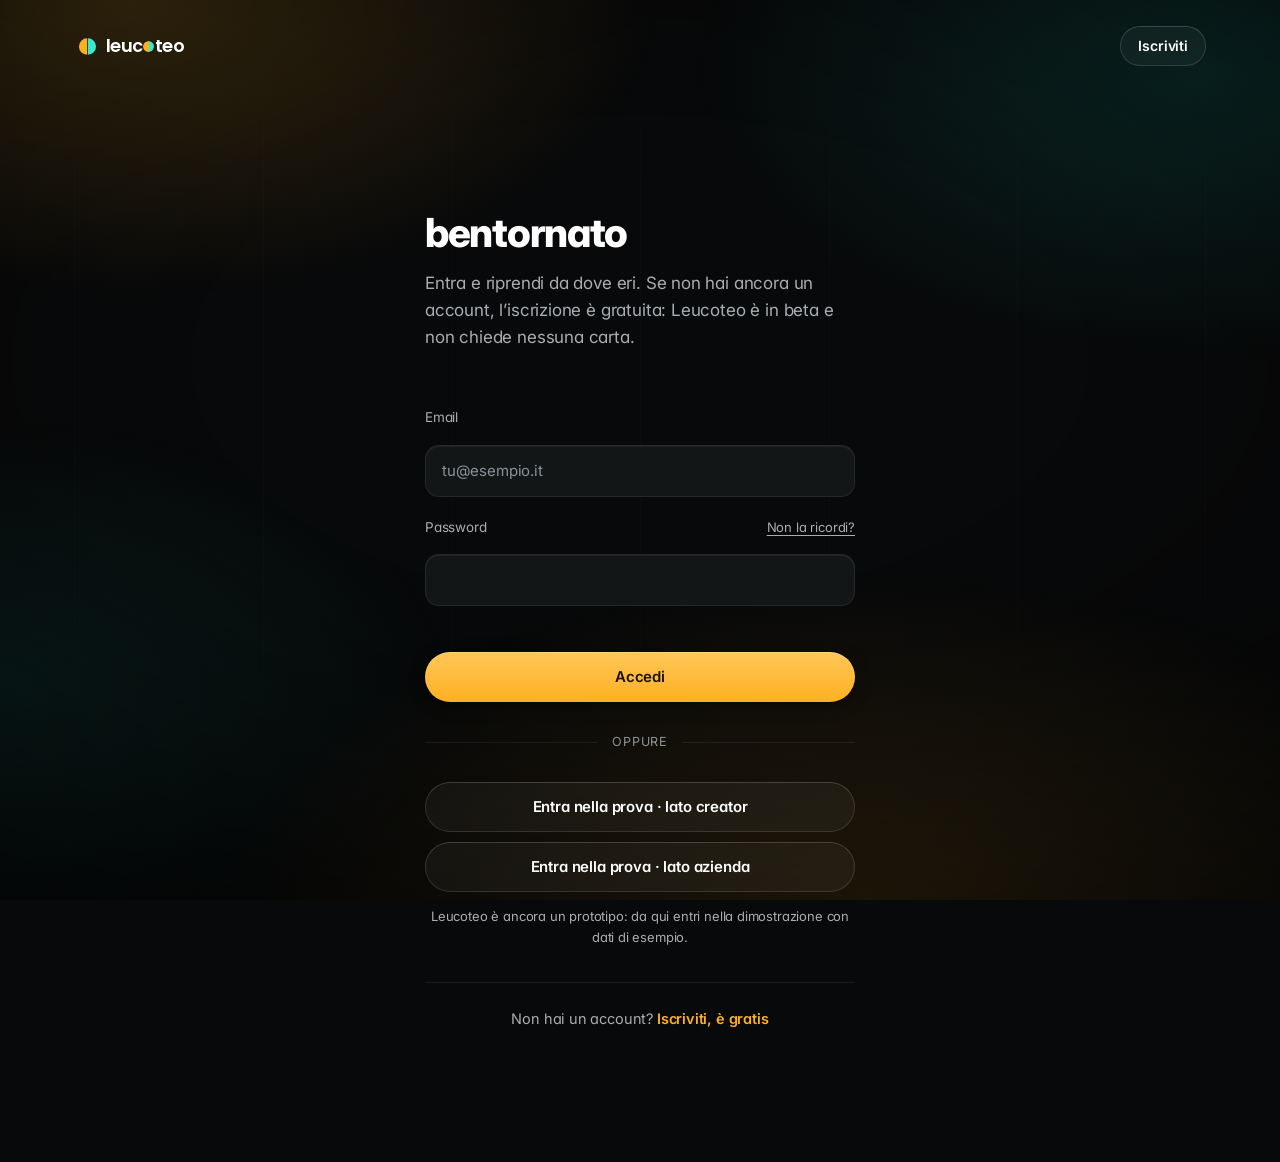
==== accedi.html @ c7c09c52 "Anteprima statica di Leucoteo Solo il frontend: pagine e asset, senza sorgenti di lavorazione. Dati " ====
<!doctype html>
<html lang="it">
<head>
<meta charset="utf-8">
<meta name="viewport" content="width=device-width,initial-scale=1,viewport-fit=cover">
<title>Leucoteo — accedi</title>
<meta name="description" content="Entra nel tuo account Leucoteo.">
<meta name="robots" content="noindex">
<link rel="preconnect" href="https://fonts.googleapis.com">
<link rel="preconnect" href="https://fonts.gstatic.com" crossorigin>
<link rel="stylesheet" href="https://fonts.googleapis.com/css2?family=Inter:wght@400;450;500;600;700;800&family=Poppins:wght@600&display=swap">
<link rel="stylesheet" href="assets/stile.css">
<script>document.documentElement.classList.add('con-script');</script>
<style>
.marchio-w{font-size:18px}

/* Una colonna sola, stretta, centrata: in una pagina di accesso
   non c'è niente da confrontare, quindi non c'è niente da mettere
   di fianco. */
.accesso{max-width:430px;margin:0 auto;padding:8vh 0 60px}
.accesso h1{font-size:clamp(30px,5vw,40px)}
.accesso .occhiello{margin-top:16px}

.riga-fra{display:flex;align-items:baseline;justify-content:space-between;gap:12px}
.riga-fra a{font-size:13px;color:var(--gri);text-decoration:underline;text-underline-offset:3px}
.riga-fra a:hover{color:var(--bia)}

/* la riga che separa l'accesso con la password dagli altri modi */
.oppure{display:flex;align-items:center;gap:14px;margin:30px 0;
  color:var(--gri-3);font-size:12.5px;letter-spacing:var(--tr-uc);text-transform:uppercase}
.oppure::before,.oppure::after{content:"";flex:1;height:1px;background:var(--bo)}

.piede-accesso{margin-top:34px;padding-top:24px;border-top:1px solid var(--bo);
  color:var(--gri);font-size:14.5px;text-align:center}
.piede-accesso a{color:var(--acc);font-weight:600}
.piede-accesso a:hover{text-decoration:underline}
</style>
<link rel="icon" href="data:image/svg+xml,%3Csvg xmlns='http://www.w3.org/2000/svg' viewBox='0 0 100 100'%3E%3Cpath d='M48 13 A43 43 0 0 0 48 99 Z' fill='%23FFB020'/%3E%3Cpath d='M52 1 A43 43 0 0 1 52 87 Z' fill='%233AE7CD'/%3E%3C/svg%3E">
</head>
<body>

<div class="colonne" aria-hidden="true"><span></span><span></span><span></span><span></span><span></span><span></span></div>

<div class="entra">
  <header class="entra-alto">
    <div class="wrap riga tra">
      <a class="riga" href="index.html" style="gap:9px;min-height:44px;padding:0 4px" aria-label="Leucoteo, torna al sito">
        <span class="mon on" id="marchio" style="width:19px"></span>
        <span class="marchio-w">leuc<span class="o" aria-hidden="true"></span>te<span aria-hidden="true">o</span></span>
      </a>
      <a class="btn p ghost" href="entra.html">Iscriviti</a>
    </div>
  </header>

  <main class="entra-corpo">
    <div class="wrap">
      <div class="accesso">
        <h1 class="rise">bentornato</h1>
        <p class="occhiello rise">Entra e riprendi da dove eri. Se non hai ancora un account,
          l&rsquo;iscrizione è gratuita: Leucoteo è in beta e non chiede nessuna carta.</p>

        <form class="modulo rise" id="modulo" style="margin-top:30px">
          <div class="campi">
            <div class="campo-g">
              <label class="etichetta" for="fEmail">Email</label>
              <input class="campo" id="fEmail" type="email" autocomplete="email"
                     placeholder="tu@esempio.it" required>
            </div>
            <div class="campo-g">
              <div class="riga-fra">
                <label class="etichetta" for="fPass">Password</label>
                <a href="#" data-avviso="Ti abbiamo mandato un link per rifarla">Non la ricordi?</a>
              </div>
              <input class="campo" id="fPass" type="password" autocomplete="current-password" required>
            </div>
          </div>

          <button class="btn pieno" type="submit" style="margin-top:26px">Accedi</button>
        </form>

        <div class="oppure rise">oppure</div>

        <div class="pila rise" style="gap:10px">
          <button class="btn ghost pieno" data-lato="creator">Entra nella prova · lato creator</button>
          <button class="btn ghost pieno" data-lato="azienda">Entra nella prova · lato azienda</button>
        </div>
        <p class="gri xs rise" style="margin-top:14px;text-align:center">
          Leucoteo è ancora un prototipo: da qui entri nella dimostrazione con dati di esempio.</p>

        <p class="piede-accesso rise">
          Non hai un account? <a href="entra.html">Iscriviti, è gratis</a>
        </p>
      </div>
    </div>
  </main>
</div>

<div class="avviso" id="avviso" role="status" aria-live="polite"></div>

<script type="module">
import { MONETA_SVG, osserva } from './assets/moto.js';

document.getElementById('marchio').innerHTML = MONETA_SVG;
osserva();

const avviso = (t) => {
  const a = document.getElementById('avviso');
  a.textContent = t; a.classList.add('qui');
  clearTimeout(a._t); a._t = setTimeout(() => a.classList.remove('qui'), 2600);
};

/* Non c'è ancora un backend: l'accesso porta nella dimostrazione.
   Il lato lo si sceglie qui, perché dentro l'app non si cambia più
   — e non deve cambiarsi, non è una cosa vera. */
document.getElementById('modulo').addEventListener('submit', (e) => {
  e.preventDefault();
  const email = document.getElementById('fEmail').value.trim();
  const pass = document.getElementById('fPass').value;
  if (!email || !email.includes('@')) return avviso('Serve un indirizzo email valido');
  if (!pass) return avviso('Serve la password');
  avviso('Accesso in corso…');
  setTimeout(() => { location.href = 'app.html?lato=creator'; }, 700);
});

document.addEventListener('click', (e) => {
  const b = e.target.closest('[data-lato],[data-avviso]');
  if (!b) return;
  if (b.dataset.lato) { location.href = `app.html?lato=${b.dataset.lato}`; return; }
  e.preventDefault();
  avviso(b.dataset.avviso);
});
</script>
</body>
</html>
---- assets/stile.css ----
/* ============================================================
   LEUCOTEO — sistema visivo
   Quattro segni, ripetuti con disciplina:
   le due metà · ambra/acquamarina · l'angolo documentale · la frattura.
   Tutto il resto è superficie, spazio e luce.
   ============================================================ */

:root{
  /* --- le due parti --- */
  --cre:#FFB020;  --cre-rgb:255,176,32;   --cre-hi:#FFC759;  --cre-deep:#2A1802;
  --bra:#12C4AC;  --bra-rgb:18,196,172;   --bra-hi:#3AE7CD;  --bra-deep:#04231F;
  --su-cre:#1A0F00;  --su-bra:#00201C;

  /* --- i piani: il fondo non è mai un nero solo --- */
  --fondo:#08090A;
  --su-1:#0D0F10;
  --su-2:#131617;
  --su-3:#1A1D1F;
  --velo:rgba(255,255,255,.045);
  --velo-2:rgba(255,255,255,.07);

  /* --- bordi: si vedono solo se li cerchi --- */
  --bo:rgba(255,255,255,.075);
  --bo-2:rgba(255,255,255,.12);
  --bo-3:rgba(255,255,255,.18);
  --lin:rgba(255,255,255,.075);
  --lin-2:rgba(255,255,255,.12);
  --lin-3:rgba(255,255,255,.18);

  /* --- testo: ogni livello passa AA sul fondo --- */
  --bia:#FFFFFF;
  --gri-2:#D5D9DC;
  --gri:#A7AEB2;
  --gri-3:#8B9298;

  /* --- stato --- */
  --ok:#3AE7CD; --att:#FFB020; --male:#FF6B58; --neutro:#A7AEB2;

  /* --- raggi --- */
  --r-1:10px; --r-2:14px; --r-3:20px; --r-4:26px; --r-p:999px;

  /* --- ombre: morbide, mai nette --- */
  --om-1:0 1px 2px rgba(0,0,0,.4);
  --om-2:0 4px 16px rgba(0,0,0,.34), 0 1px 2px rgba(0,0,0,.4);
  --om-3:0 18px 48px rgba(0,0,0,.46), 0 2px 8px rgba(0,0,0,.34);
  --om-4:0 32px 80px rgba(0,0,0,.55), 0 4px 12px rgba(0,0,0,.4);
  /* il filo di luce in cima a una superficie */
  --filo:inset 0 1px 0 rgba(255,255,255,.06);

  /* --- tracking: misurato, mai spettacolare --- */
  --tr-xl:-.032em; --tr-l:-.022em; --tr-s:-.011em; --tr-uc:.075em;

  /* --- movimento: curve prese dal comportamento iOS ---
     std   = decelerazione pura, quello che usa quasi tutto
     sheet = l'apertura di un foglio modale, parte veloce e si posa
     molla = un piccolo scavalco, solo su cose che "arrivano"
     esci  = accelerazione, per ciò che se ne va                      */
  --e-std:cubic-bezier(.32,.72,0,1);
  --e-sheet:cubic-bezier(.32,.72,0,1);
  --e-molla:cubic-bezier(.34,1.42,.5,1);
  --e-esci:cubic-bezier(.4,0,1,1);
  --e-morbida:cubic-bezier(.4,0,.2,1);
  --curva:var(--e-std);
  --molla:var(--e-molla);

  --t-istante:.12s;   /* un feedback che deve sembrare immediato */
  --t-tocco:.2s;      /* risposta a una pressione */
  --t-entrata:.42s;   /* qualcosa che arriva o se ne va */
  --t-foglio:.5s;     /* un pannello che sale */
  --t-scena:.9s;      /* un cambio di stato importante */
  --sfalsa:55ms;      /* il ritardo fra un elemento e il successivo */
  --aperto:5px;

  /* --- misure --- */
  --fianco:280px;
  --fianco-min:96px;
  --fianco-orlo:14px;
  --dock-h:66px;
  --dock-gap:14px;
  --safe-b:env(safe-area-inset-bottom,0px);
  --pollice:calc(var(--dock-h) + var(--dock-gap) * 2 + var(--safe-b));
  --z-fondo:0; --z-corpo:1; --z-sticky:30; --z-fianco:40;
  --z-velo:60; --z-foglio:70; --z-grana:81; --z-avviso:90;
}

/* il lato che stai guardando decide l'accento */
[data-lato="azienda"]{ --acc:var(--bra); --acc-hi:var(--bra-hi); --acc-rgb:var(--bra-rgb); --su-acc:var(--su-bra); --acc-deep:var(--bra-deep); }
[data-lato="creator"]{ --acc:var(--cre); --acc-hi:var(--cre-hi); --acc-rgb:var(--cre-rgb); --su-acc:var(--su-cre); --acc-deep:var(--cre-deep); }
:root{ --acc:var(--cre); --acc-hi:var(--cre-hi); --acc-rgb:var(--cre-rgb); --su-acc:var(--su-cre); --acc-deep:var(--cre-deep); }

/* Il colore dell'altra metà. Il numero di una collaborazione non
   appartiene a chi la guarda: appartiene alle due parti insieme, e
   portarlo nel colore opposto lo dice senza scriverlo. */
[data-lato="creator"]{ --contro:var(--bra-hi); }
[data-lato="azienda"]{ --contro:var(--cre); }
:root{ --contro:var(--bra-hi); }

*{box-sizing:border-box}
html{-webkit-text-size-adjust:100%;scroll-behavior:smooth}
body{
  margin:0;background:var(--fondo);color:var(--bia);
  position:relative;
  font-family:Inter,-apple-system,BlinkMacSystemFont,"SF Pro Text","Helvetica Neue",Arial,sans-serif;
  font-size:16px;line-height:1.6;letter-spacing:var(--tr-s);
  -webkit-font-smoothing:antialiased;-moz-osx-font-smoothing:grayscale;
  font-feature-settings:"cv02","cv03","cv04","cv11";
  overflow-x:hidden;
}
h1,h2,h3,h4,p,figure{margin:0}
ul{margin:0;padding:0;list-style:none}
a{color:inherit;text-decoration:none}
button,input,select,textarea{font:inherit;color:inherit;letter-spacing:inherit}
button{border:0;background:none;cursor:pointer;touch-action:manipulation}
img,svg,video{max-width:100%}
:focus-visible{outline:2px solid var(--acc);outline-offset:3px;border-radius:6px}
::selection{background:rgba(var(--acc-rgb),.26)}

/* ============================================================
   TIPOGRAFIA
   Una sola famiglia. La gerarchia viene da peso, misura e spazio.
   Il monospace è un dettaglio, non la voce narrante.
   ============================================================ */
.disp{font-weight:800;letter-spacing:var(--tr-xl);text-transform:lowercase;line-height:1.02}
.disp-m{font-weight:700;letter-spacing:var(--tr-l);text-transform:lowercase;line-height:1.14}
.uc{font-size:12px;font-weight:600;letter-spacing:var(--tr-uc);text-transform:uppercase;color:var(--gri-3)}
/* Niente monospace. Serviva a incolonnare le cifre, ma quello lo fa
   già font-variant-numeric: tabular-nums con il carattere del sito.
   Un font da terminale, con lo zero sbarrato, faceva sembrare un IBAN
   un output di console. */
.mono{font-variant-numeric:tabular-nums;letter-spacing:.01em;
  font-feature-settings:"cv02","cv03","cv04","cv11","ss01"}
.cifra{font-weight:700;letter-spacing:-.03em;font-variant-numeric:tabular-nums;line-height:1}
.sm{font-size:14px} .xs{font-size:13px}
.gri{color:var(--gri)} .gri2{color:var(--gri-2)}
.acc{color:var(--acc)} .verde{color:var(--bra-hi)} .ambra{color:var(--cre)}

/* Il logotipo: leuc + le due metà + teo.
   Il segno del marchio sostituisce la o centrale, quindi vive qui e non
   nelle singole pagine: se lo si copia, prima o poi una copia si perde. */
.marchio-w{display:inline-flex;align-items:baseline;font-family:Poppins,Inter,sans-serif;
  font-weight:600;letter-spacing:-.028em;text-transform:lowercase;line-height:1}
.marchio-w .o{position:relative;top:.008em;margin:0 .012em;width:.62em;height:.62em}
.o{display:inline-block;position:relative;border-radius:50%;overflow:hidden;flex:none;
  vertical-align:baseline}
.o::before,.o::after{content:"";position:absolute;top:0;bottom:0;width:50%}
.o::before{left:0;background:var(--cre);border-radius:99px 0 0 99px}
.o::after{right:0;background:var(--bra-hi);border-radius:0 99px 99px 0}

/* ============================================================
   IMPIANTO
   ============================================================ */
.wrap{max-width:1180px;margin:0 auto;padding:0 24px;position:relative}
.riga{display:flex;align-items:center;gap:12px;flex-wrap:wrap}
.riga.tra{justify-content:space-between}
.pila{display:flex;flex-direction:column}
.crescita{flex:1}
.griglia{display:grid;gap:16px}

/* SEGNO 4 · LA COLONNATURA — struttura, non decorazione.
   Si nota solo dopo aver guardato la pagina. */
.colonne{
  position:fixed;inset:0;z-index:var(--z-fondo);pointer-events:none;
  max-width:1180px;margin:0 auto;padding:0 24px;
  display:grid;grid-template-columns:repeat(6,1fr);
  -webkit-mask-image:linear-gradient(to bottom,transparent,#000 22%,#000 62%,transparent 96%);
          mask-image:linear-gradient(to bottom,transparent,#000 22%,#000 62%,transparent 96%);
}
.colonne span{border-left:1px solid rgba(255,255,255,.017)}
.colonne span:last-child{border-right:1px solid rgba(255,255,255,.017)}

/* ============================================================
   LA SCENA — il fondo non è nero, è una stanza poco illuminata
   Due sorgenti fuori campo: ambra a sinistra, acquamarina a destra.
   Si sfiorano al centro e si spengono verso i bordi.

   Nota di costo: niente filter:blur() e niente animazione su questo
   strato. È grande quanto la finestra e fisso: sfocarlo o muoverlo
   obbliga il browser a ridisegnare tutto lo schermo a ogni fotogramma.
   I gradienti radiali sono già morbidi da soli.
   ============================================================ */
body::before{
  content:"";position:fixed;inset:0;z-index:-2;pointer-events:none;
  background:
    radial-gradient(58% 46% at 10% 0%,   rgba(255,176,32,.20) 0%,
                    rgba(255,176,32,.09) 38%, transparent 72%),
    radial-gradient(54% 44% at 94% 8%,   rgba(18,196,172,.16) 0%,
                    rgba(18,196,172,.07) 40%, transparent 74%),
    radial-gradient(70% 50% at 68% 100%, rgba(255,176,32,.14) 0%,
                    rgba(255,176,32,.06) 42%, transparent 72%),
    radial-gradient(48% 40% at 0% 76%,   rgba(18,196,172,.10) 0%, transparent 74%);
}
/* la vignettatura tiene lo sguardo al centro e spegne gli angoli */
body::after{
  content:"";position:fixed;inset:0;z-index:-1;pointer-events:none;
  background:radial-gradient(116% 90% at 50% 40%, transparent 30%,
              rgba(0,0,0,.4) 74%, rgba(0,0,0,.64) 100%);
}
/* il lato che si guarda scalda la stanza dalla sua parte */
body[data-lato="azienda"]::before{
  background:
    radial-gradient(58% 46% at 10% 0%,   rgba(18,196,172,.19) 0%,
                    rgba(18,196,172,.08) 38%, transparent 72%),
    radial-gradient(54% 44% at 94% 8%,   rgba(255,176,32,.12) 0%,
                    rgba(255,176,32,.05) 40%, transparent 74%),
    radial-gradient(70% 50% at 68% 100%, rgba(18,196,172,.14) 0%,
                    rgba(18,196,172,.06) 42%, transparent 72%),
    radial-gradient(48% 40% at 0% 76%,   rgba(255,176,32,.08) 0%, transparent 74%);
}

/* La grana c'era, ed è stata tolta: a opacità .028 con mix-blend-mode
   su uno strato fisso grande quanto la finestra non si vedeva, e
   costava una decina di fotogrammi al secondo sulla landing. */

/* LUCE — il colore si comporta come una sorgente fuori campo, non come vernice.
   Ambra da sinistra, acquamarina da destra: i due mondi si sfiorano al centro. */
/* L'alone di sezione. Niente filter:blur(): su un elemento alto 820 px
   costa un ridisegno a schermo intero per fotogramma e da solo faceva
   scendere la landing da 60 a 26 fps. I gradienti radiali con più fermate
   sono già morbidi, e a occhio non cambia niente. */
.alone{
  position:absolute;inset:-40% -20% auto;height:820px;pointer-events:none;z-index:0;
  background:
    radial-gradient(46% 52% at 12% 34%, rgba(var(--cre-rgb),.13) 0%,
                    rgba(var(--cre-rgb),.05) 42%, transparent 72%),
    radial-gradient(50% 56% at 88% 46%, rgba(var(--bra-rgb),.13) 0%,
                    rgba(var(--bra-rgb),.05) 44%, transparent 74%),
    radial-gradient(70% 44% at 50% 8%,  rgba(255,255,255,.035) 0%, transparent 74%);
}
.alone.cre{background:radial-gradient(52% 58% at 26% 34%, rgba(var(--cre-rgb),.15) 0%,
              rgba(var(--cre-rgb),.05) 42%, transparent 72%)}
.alone.bra{background:radial-gradient(52% 58% at 74% 34%, rgba(var(--bra-rgb),.15) 0%,
              rgba(var(--bra-rgb),.05) 42%, transparent 72%)}

/* SEGNO 3 · L'ANGOLO TAGLIATO
   Solo su ciò che è contratto, ricevuta, documento, archivio.
   Mai su una scheda qualsiasi: qui l'estetica è linguaggio. */
.tagliato{position:relative;border-radius:var(--r-3) 0 var(--r-3) var(--r-3)}
.tagliato::after{
  content:"";position:absolute;top:0;right:0;width:26px;height:26px;pointer-events:none;
  background:linear-gradient(to bottom left,
    var(--fondo) 0 calc(50% - .5px), var(--bo-2) calc(50% - .5px) calc(50% + .5px), transparent calc(50% + .5px));
}
.tagliato.su2::after{background:linear-gradient(to bottom left,
    var(--su-1) 0 calc(50% - .5px), var(--bo-2) calc(50% - .5px) calc(50% + .5px), transparent calc(50% + .5px))}

/* l'occhiello di sezione: 03 · collaborazione. Niente §, niente codici. */
.marg{
  font-size:12.5px;font-weight:600;letter-spacing:.03em;
  color:var(--gri-3);display:flex;align-items:center;gap:9px;margin-bottom:20px;
}
.marg b{color:var(--acc);font-weight:600;font-variant-numeric:tabular-nums}
.marg i{width:3px;height:3px;border-radius:50%;background:var(--bo-3);font-style:normal;flex:none}

/* IL FUORI REGISTRO — aperto = sfalsato, chiuso = allineato.
   Sopravvive come alone di luce, non più come doppio bordo pieno. */
.registro{
  position:relative;
  box-shadow:calc(var(--aperto) * -1) var(--aperto) 0 -1px rgba(var(--cre-rgb),.5),
             var(--aperto) calc(var(--aperto) * -1) 0 -1px rgba(var(--bra-rgb),.55),
             var(--om-2);
  transition:box-shadow var(--t-scena) var(--curva);
}
.registro.allineato{box-shadow:0 0 0 0 rgba(var(--cre-rgb),0), 0 0 0 0 rgba(var(--bra-rgb),0), var(--om-2)}
.registro.stretto{--aperto:3px}

/* SEGNO 4 · LA LINEA DI FRATTURA — usata con moderazione */
.frattura{
  height:13px;width:100%;background-color:var(--bo-2);opacity:.7;
  transition:background-color var(--t-scena) var(--curva),opacity var(--t-scena) var(--curva);
  -webkit-mask-image:url("data:image/svg+xml,%3Csvg xmlns='http://www.w3.org/2000/svg' width='300' height='13' viewBox='0 0 300 13'%3E%3Cpath d='M0 6.5 L26 3.4 L52 8.2 L74 4.1 L98 9 L126 5.2 L150 2.8 L178 7.6 L204 4.4 L232 8.8 L258 5 L280 3.2 L300 6.5' fill='none' stroke='%23fff' stroke-width='1.2'/%3E%3C/svg%3E");
          mask-image:url("data:image/svg+xml,%3Csvg xmlns='http://www.w3.org/2000/svg' width='300' height='13' viewBox='0 0 300 13'%3E%3Cpath d='M0 6.5 L26 3.4 L52 8.2 L74 4.1 L98 9 L126 5.2 L150 2.8 L178 7.6 L204 4.4 L232 8.8 L258 5 L280 3.2 L300 6.5' fill='none' stroke='%23fff' stroke-width='1.2'/%3E%3C/svg%3E");
  -webkit-mask-repeat:repeat-x;mask-repeat:repeat-x;
  -webkit-mask-position:center;mask-position:center;
  -webkit-mask-size:auto 100%;mask-size:auto 100%;
}
.frattura.viva{background-color:var(--acc);opacity:1}

/* LO SCORPORO — i soldi in chiaro, quando li chiedi */
.tabulato{display:flex;flex-direction:column;gap:0}
.tab-r{display:flex;align-items:baseline;gap:12px;font-size:14.5px;padding:9px 0}
.tab-r .k{color:var(--gri);white-space:nowrap;min-width:0;overflow:hidden;text-overflow:ellipsis}
.tab-r .g{flex:1;height:1px;background:var(--bo);transform:translateY(-3px);min-width:20px}
.tab-r .n{font-size:14.5px;font-weight:600;font-variant-numeric:tabular-nums;white-space:nowrap}
.tab-r .n.giu{color:var(--bra-hi)}
.tab-r .n.acc{color:var(--acc)}
.tab-r .n.gri{color:var(--gri-3);font-weight:450}
.tab-r.tot{border-top:1px solid var(--bo-2);margin-top:8px;padding-top:14px}
.tab-r.tot .k{color:var(--bia);font-weight:600}
.tab-r.tot .n{color:var(--acc);font-size:19px;font-weight:700}

/* LA LINGUETTA D'ARCHIVIO — resta solo sui documenti */
.faldone{position:relative}
.faldone::before{
  content:attr(data-cod);position:absolute;top:0;left:26px;transform:translateY(-100%);
  background:var(--su-2);border:1px solid var(--bo);border-bottom:0;border-radius:10px 10px 0 0;
  padding:6px 14px 6px;font-size:10.5px;font-weight:600;letter-spacing:.06em;
  text-transform:uppercase;color:var(--gri-3);line-height:1.2;white-space:nowrap;
}
.faldone.cre::before{color:var(--cre)}
.faldone.bra::before{color:var(--bra-hi)}
.faldone.contro::before{color:var(--contro)}

/* ============================================================
   SEGNO 1 · LE DUE METÀ
   Non è un logo: è lo stato della collaborazione.
   Separate → si avvicinano → combaciano quando il denaro è passato.
   ============================================================ */
.mon{display:inline-block;line-height:0;flex:none;width:24px}
.mon svg{display:block;width:100%;height:auto;overflow:visible}
.mon .l,.mon .r{transform-box:view-box;transform-origin:50px 50px}
.mon:not(.libera) .l,.mon:not(.libera) .r{transition:transform .62s var(--molla)}
.mon .l{fill:var(--cre);transform:translateY(6px)}
.mon .r{fill:var(--bra-hi);transform:translateY(-6px)}
.mon.on .l,.mon.on .r{transform:translateY(0)}
.mon.vuota .l,.mon.vuota .r{fill:#24282A}
@keyframes cerca-l{0%,100%{transform:translateY(8px)}50%{transform:translateY(1px)}}
@keyframes cerca-r{0%,100%{transform:translateY(-8px)}50%{transform:translateY(-1px)}}
@keyframes gira{to{transform:rotate(360deg)}}
.mon.cerca{animation:gira 3.4s linear infinite;transform-origin:50% 50%}
.mon.cerca .l{animation:cerca-l 1.2s ease-in-out infinite}
.mon.cerca .r{animation:cerca-r 1.2s ease-in-out infinite}

/* avatar: stessa grammatica del segno */
/* L'immagine di un profilo: un tondo pieno con dentro la sagoma di
   chi è. Ambra e una persona per il creator, acquamarina e una
   vetrina per l'azienda. Le due metà restano il marchio di
   Leucoteo e non finiscono qui dentro: come avatar erano
   illeggibili a 34 px e facevano sembrare tutti la stessa cosa. */
.ava{position:relative;display:inline-grid;place-items:center;vertical-align:middle;
  width:40px;height:40px;flex:none;border-radius:50%;overflow:hidden;
  box-shadow:inset 0 1px 0 rgba(255,255,255,.22), inset 0 0 0 1px rgba(0,0,0,.06)}
.ava.cre{background:linear-gradient(170deg,var(--cre-hi),var(--cre));color:var(--su-cre)}
.ava.azi{background:linear-gradient(170deg,var(--bra-hi),var(--bra));color:var(--su-bra)}
.ava .sag{width:58%;height:58%;display:block;opacity:.88}
.ava.foto{box-shadow:inset 0 0 0 1px var(--bo-2)}
.ava img{width:100%;height:100%;object-fit:cover;display:block}
.ava.g{width:78px;height:78px}

/* ============================================================
   COMPONENTI
   ============================================================ */
.btn{
  display:inline-flex;align-items:center;justify-content:center;gap:9px;
  background:linear-gradient(180deg,var(--acc-hi),var(--acc));
  color:var(--su-acc);border-radius:var(--r-p);padding:14px 26px;min-height:50px;
  font-weight:600;font-size:15px;letter-spacing:var(--tr-s);
  box-shadow:var(--om-2), inset 0 1px 0 rgba(255,255,255,.22);
  transition:transform .16s var(--molla),filter var(--t-tocco) ease,box-shadow var(--t-tocco) ease;
  max-width:100%;text-align:center;line-height:1.25;
}
.btn:hover{filter:brightness(1.06);transform:translateY(-1px);
  box-shadow:var(--om-3), inset 0 1px 0 rgba(255,255,255,.26)}
.btn:active{transform:translateY(0) scale(.985)}
.btn.due{background:linear-gradient(180deg,var(--bra-hi),var(--bra));color:var(--su-bra)}
.btn.ghost{background:var(--velo);color:var(--bia);
  box-shadow:inset 0 0 0 1px var(--bo-2), var(--filo)}
.btn.ghost:hover{background:var(--velo-2);filter:none;box-shadow:inset 0 0 0 1px var(--bo-3), var(--filo)}
.btn.nero{background:rgba(0,0,0,.42);color:var(--bia);
  box-shadow:inset 0 0 0 1px rgba(255,255,255,.16)}
.btn.nero:hover{background:rgba(0,0,0,.46);filter:none}
.btn.p{padding:10px 18px;min-height:40px;font-size:14px}
.btn.pieno{width:100%}
.btn[disabled]{opacity:.4;pointer-events:none;box-shadow:none}

.campo{
  width:100%;background:var(--su-2);border:1px solid var(--bo);border-radius:var(--r-2);
  padding:13px 16px;font-size:15px;color:var(--bia);min-height:50px;
  box-shadow:var(--filo);
  transition:border-color var(--t-tocco) ease,background-color var(--t-tocco) ease,box-shadow var(--t-tocco) ease;
}
.campo::placeholder{color:var(--gri-3)}
.campo:focus{outline:none;border-color:rgba(var(--acc-rgb),.55);background:var(--su-3);
  box-shadow:0 0 0 4px rgba(var(--acc-rgb),.11), var(--filo)}
.etichetta{display:block;color:var(--gri);font-size:13.5px;margin-bottom:8px}

/* SUPERFICIE — appena traslucida, bordo quasi invisibile, ombra morbida.
   La profondità si sente, non si vede. */
.scheda{
  background:linear-gradient(180deg,rgba(255,255,255,.052),rgba(255,255,255,.022)),var(--su-1);
  border:1px solid var(--bo);border-radius:var(--r-3);padding:28px;position:relative;
  box-shadow:var(--om-2), var(--filo);
}
.scheda.fitta{padding:20px;border-radius:var(--r-2)}
.scheda h3{font-weight:600;font-size:17px;letter-spacing:var(--tr-l);text-transform:lowercase}

/* pastiglia di stato */
.pil{display:inline-flex;align-items:center;gap:7px;
  font-size:12px;font-weight:600;letter-spacing:.02em;text-transform:none;color:var(--gri);
  background:var(--velo);box-shadow:inset 0 0 0 1px var(--bo);border-radius:var(--r-p);
  padding:6px 13px;white-space:nowrap}
.pil.ok{color:var(--su-acc);background:var(--acc);box-shadow:none}
.pil.corso{color:var(--acc-hi);background:rgba(var(--acc-rgb),.11);box-shadow:inset 0 0 0 1px rgba(var(--acc-rgb),.34)}
.pil.att{color:var(--bia);background:var(--velo-2);box-shadow:inset 0 0 0 1px var(--bo-3)}
.pil.male{color:var(--male);background:rgba(255,107,88,.1);box-shadow:inset 0 0 0 1px rgba(255,107,88,.34)}

/* avanzamento */
.barra{position:relative;height:8px;background:var(--su-3);border-radius:var(--r-p);overflow:hidden;
  box-shadow:inset 0 1px 2px rgba(0,0,0,.4)}
.barra i{position:absolute;left:0;top:0;bottom:0;border-radius:var(--r-p);
  background:linear-gradient(90deg,var(--bra) 0%,var(--cre) 100%);
  box-shadow:0 0 12px rgba(var(--acc-rgb),.34);
  transition:width var(--t-scena) var(--curva)}

/* registro */
.reg-t{width:100%;border-collapse:collapse;font-size:14.5px}
.reg-t th{font-size:11.5px;letter-spacing:.06em;font-weight:600;
  text-transform:uppercase;color:var(--gri-3);text-align:left;
  padding:0 16px 12px 0;border-bottom:1px solid var(--bo);white-space:nowrap}
.reg-t td{padding:15px 16px 15px 0;border-bottom:1px solid rgba(255,255,255,.045);vertical-align:middle}
.reg-t td.mono,.reg-t td .uc{white-space:nowrap}
.reg-t tr:last-child td{border-bottom:0}
.reg-t td.n{font-variant-numeric:tabular-nums;text-align:right;padding-right:0;font-weight:600}
.reg-t th.n{text-align:right;padding-right:0}
.scorri{overflow-x:auto;-webkit-overflow-scrolling:touch}

/* nota */
.nota{background:var(--su-1);border:1px solid var(--bo);border-left:2px solid var(--acc);
  border-radius:var(--r-2);padding:18px 22px;color:var(--gri-2);font-size:14.5px;box-shadow:var(--filo)}
.nota b{color:var(--bia);font-weight:600}
.nota.due{border-left-color:var(--bra-hi)}

/* ============================================================
   ENTRATE
   ============================================================ */
.rise{transition:opacity var(--t-entrata) var(--curva),transform var(--t-entrata) var(--curva)}
/* si nasconde solo se lo script c'è ed è partito: altrimenti un errore
   in una riga qualsiasi lascerebbe la pagina completamente bianca */
.con-script .rise{opacity:0;transform:translateY(16px)}
.rise.in{opacity:1;transform:none}

/* ============================================================
   PREFERENZE DI SISTEMA
   ============================================================ */
@media (prefers-reduced-motion:reduce){
  html{scroll-behavior:auto}
  *{animation:none!important;transition-duration:.001ms!important}
  .rise{opacity:1;transform:none}
}
@media (prefers-reduced-transparency:reduce){
  .alone{display:none}
  .scheda,.btn.ghost,.btn.nero{backdrop-filter:none;-webkit-backdrop-filter:none;background:var(--su-2)}
}
@media (prefers-contrast:more){
  :root{--gri:#CBD1D5;--gri-2:#EDF0F2;--gri-3:#B4BABE;
        --bo:rgba(255,255,255,.24);--bo-2:rgba(255,255,255,.34);--bo-3:rgba(255,255,255,.46)}
}

/* ============================================================
   SEGNI — tratto morbido, 1.6px
   ============================================================ */
.ico{width:20px;height:20px;flex:none;display:block}
.ico.p{width:16px;height:16px}
.ico.g{width:26px;height:26px}
.illo{width:100%;height:auto;display:block;border-radius:var(--r-3)}

.bollo{width:44px;height:44px;flex:none;border-radius:var(--r-2);display:grid;place-items:center;
  background:rgba(var(--acc-rgb),.13);color:var(--acc);box-shadow:inset 0 0 0 1px rgba(var(--acc-rgb),.16)}
.bollo.spenta{background:var(--velo);color:var(--gri);box-shadow:inset 0 0 0 1px var(--bo)}
.bollo.allerta{background:rgba(255,107,88,.13);color:var(--male);box-shadow:inset 0 0 0 1px rgba(255,107,88,.2)}

/* ============================================================
   DI CHI È LA PALLA
   ============================================================ */
.turno{display:inline-flex;align-items:center;gap:8px;font-size:12.5px;font-weight:500;white-space:nowrap}
.turno i{width:8px;height:8px;border-radius:50%;flex:none}
.turno.tu i{background:var(--acc);box-shadow:0 0 0 4px rgba(var(--acc-rgb),.16)}
.turno.tu{color:var(--acc)}
.turno.loro i{background:var(--gri-3)}
.turno.loro{color:var(--gri)}
.turno.finito i{background:transparent;box-shadow:inset 0 0 0 1.5px var(--gri-3)}
.turno.finito{color:var(--gri-3)}

/* ============================================================
   IL PERCORSO
   ============================================================ */
.percorso{display:flex;align-items:center;gap:0;width:100%}
.percorso .tappa{flex:1;display:flex;align-items:center;gap:0;min-width:0}
.percorso .pallino{width:10px;height:10px;border-radius:50%;flex:none;
  background:var(--su-3);box-shadow:inset 0 0 0 1.5px var(--bo-2);
  transition:background-color var(--t-scena) var(--curva),box-shadow var(--t-scena) var(--curva)}
.percorso .tratto{flex:1;height:2px;background:var(--bo-2);min-width:8px;border-radius:2px;
  transition:background-color var(--t-scena) var(--curva)}
.percorso .tappa.fatta .pallino{background:var(--acc);box-shadow:0 0 10px rgba(var(--acc-rgb),.34)}
.percorso .tappa.fatta .tratto{background:var(--acc)}
.percorso .tappa.ora .pallino{background:var(--fondo);box-shadow:inset 0 0 0 3px var(--acc)}

/* ============================================================
   REGISTRAZIONE
   ============================================================ */
.entra{min-height:100vh;min-height:100dvh;display:flex;flex-direction:column}
.entra-alto{padding:24px 0}
.entra-corpo{flex:1;display:grid;place-items:center;padding:48px 0 72px}
.entra-foglio{width:100%;max-width:840px}
.entra h1{font-weight:800;letter-spacing:var(--tr-xl);
  text-transform:lowercase;line-height:1.04;font-size:clamp(30px,4vw,46px)}
.entra .occhiello{color:var(--gri);font-size:17px;margin-top:16px;max-width:52ch}

.avanza{display:flex;align-items:center;gap:12px}
.avanza .tacca{width:34px;height:3px;border-radius:2px;background:var(--bo-2);
  transition:background-color var(--t-entrata) var(--curva)}
.avanza .tacca.viva{background:var(--acc)}
.avanza .qta{font-size:12.5px;color:var(--gri-3)}

/* le due carte */
.scelte{display:grid;grid-template-columns:repeat(auto-fit,minmax(300px,1fr));gap:20px;margin-top:44px}
.scelta{position:relative;overflow:hidden;cursor:pointer;display:flex;flex-direction:column;
  text-align:left;padding:0;border-radius:var(--r-4);border:1px solid var(--bo);
  background:linear-gradient(180deg,rgba(255,255,255,.05),rgba(255,255,255,.018)),var(--su-1);
  box-shadow:var(--om-2), var(--filo);
  transition:border-color var(--t-tocco) ease,transform .22s var(--curva),box-shadow .22s var(--curva)}
.scelta::before{content:"";position:absolute;inset:0;pointer-events:none;opacity:.85;
  background:radial-gradient(78% 58% at 50% 0%, rgba(var(--acc-rgb),.15), transparent 72%)}
.scelta:hover{border-color:var(--bo-2);transform:translateY(-3px);box-shadow:var(--om-3), var(--filo)}
.scelta .illo{border:0;border-radius:0;position:relative;z-index:1}
.scelta .testo{padding:26px 28px 22px;position:relative;z-index:1}
.scelta h2{font-weight:700;font-size:24px;letter-spacing:var(--tr-l);text-transform:lowercase}
.scelta p{color:var(--gri);font-size:15px;margin-top:12px;line-height:1.55}
.scelta .vantaggi{margin-top:20px;display:flex;flex-direction:column;gap:11px}
.scelta .vantaggi li{display:flex;align-items:flex-start;gap:10px;font-size:14.5px;color:var(--gri-2)}
.scelta .vantaggi .ico{width:17px;height:17px;margin-top:3px;color:var(--acc)}
.scelta[data-lato="creator"]{--acc:var(--cre);--acc-hi:var(--cre-hi);--acc-rgb:var(--cre-rgb);--su-acc:var(--su-cre)}
.scelta[data-lato="azienda"]{--acc:var(--bra);--acc-hi:var(--bra-hi);--acc-rgb:var(--bra-rgb);--su-acc:var(--su-bra)}
.scelta .prendi{margin:auto 28px 28px;pointer-events:none;align-self:stretch;position:relative;z-index:1}

/* modulo */
.modulo{display:flex;flex-direction:column;gap:20px;margin-top:36px;max-width:470px}
.campo-g{display:flex;flex-direction:column;gap:8px}
.campo-g .aiuto{color:var(--gri-3);font-size:13px}
.doppio{display:grid;grid-template-columns:auto 1fr;gap:0;align-items:stretch}
.doppio .fisso{display:grid;place-items:center;padding:0 16px;background:var(--su-3);
  border:1px solid var(--bo);border-right:0;border-radius:var(--r-2) 0 0 var(--r-2);
  font-size:15px;color:var(--gri)}
.doppio .campo{border-radius:0 var(--r-2) var(--r-2) 0}

/* collegamenti */
.collega{display:flex;flex-direction:column;gap:12px;margin-top:32px;max-width:540px}
.canale{display:flex;align-items:center;gap:16px;text-align:left;width:100%;
  background:var(--su-1);border:1px solid var(--bo);border-radius:var(--r-2);padding:18px 20px;
  box-shadow:var(--filo);
  transition:border-color var(--t-tocco) ease,background-color var(--t-tocco) ease}
.canale:hover{border-color:var(--bo-2);background:var(--su-2)}
.canale .n{display:block;font-weight:600;font-size:15.5px}
.canale .d{display:block;color:var(--gri);font-size:13.5px;margin-top:3px}
.canale .esito{margin-left:auto}
.canale.collegato{border-color:rgba(var(--acc-rgb),.4)}
.canale.collegato .bollo{background:var(--acc);color:var(--su-acc)}

.fine-reg{text-align:center;max-width:540px;margin:0 auto}
.fine-reg .illo{max-width:280px;margin:0 auto 32px;border:0}

/* ============================================================
   PROFILO
   ============================================================ */
.ava.foto{overflow:hidden;border-radius:50%}
.ava.foto img{width:100%;height:100%;object-fit:cover;display:block;position:relative;z-index:3}
.ava.xg{width:112px;height:112px}

.ritratto{position:relative;display:inline-block;flex:none}
.ritratto .cambia{position:absolute;right:-2px;bottom:-2px;width:34px;height:34px;border-radius:50%;
  background:var(--su-2);color:var(--bia);display:grid;place-items:center;
  box-shadow:inset 0 0 0 1px var(--bo-2), var(--om-2);cursor:pointer;
  transition:background-color var(--t-tocco) ease}
.ritratto .cambia:hover{background:var(--su-3)}
.ritratto .cambia .ico{width:16px;height:16px}

/* ============================================================
   GIUDIZIO
   ============================================================ */
.stelle{display:inline-flex;align-items:center;gap:2px;color:var(--acc)}
.stelle .ico{width:15px;height:15px}
.stelle .spenta{color:var(--bo-3)}
.stelle .voto{margin-left:8px;font-size:14px;font-weight:600;color:var(--gri-2);font-variant-numeric:tabular-nums}

/* ============================================================
   MODULI LUNGHI
   ============================================================ */
.modulo-lungo{display:grid;grid-template-columns:230px 1fr;gap:36px;align-items:start}
.passi-lato{position:sticky;top:112px;display:flex;flex-direction:column;gap:3px}
.passi-lato button{display:flex;align-items:center;gap:12px;padding:12px 13px;border-radius:var(--r-2);
  text-align:left;width:100%;font-size:14.5px;color:var(--gri);
  transition:color var(--t-tocco) ease,background-color var(--t-tocco) ease}
.passi-lato button:hover{color:var(--bia);background:var(--velo)}
.passi-lato button[aria-current="step"]{color:var(--bia);background:rgba(var(--acc-rgb),.1)}
.passi-lato .nu{width:23px;height:23px;border-radius:50%;flex:none;display:grid;place-items:center;
  font-size:11.5px;font-weight:600;background:var(--su-3);color:var(--gri-3)}
.passi-lato button[aria-current="step"] .nu{background:var(--acc);color:var(--su-acc)}
.passi-lato button.fatto .nu{background:rgba(var(--acc-rgb),.2);color:var(--acc)}

.blocco{background:linear-gradient(180deg,rgba(255,255,255,.045),rgba(255,255,255,.018)),var(--su-1);
  border:1px solid var(--bo);border-radius:var(--r-3);padding:30px;box-shadow:var(--om-2), var(--filo)}
.blocco + .blocco{margin-top:18px}
.blocco > h3{font-weight:600;font-size:19px;letter-spacing:var(--tr-l);text-transform:lowercase}
.blocco > .sotto{color:var(--gri);font-size:14.5px;margin-top:9px;max-width:60ch}
.campi{display:grid;gap:20px;margin-top:26px}
.campi.due-col{grid-template-columns:repeat(auto-fit,minmax(220px,1fr))}
textarea.campo{min-height:110px;resize:vertical;line-height:1.6;font-family:inherit}
select.campo{appearance:none;cursor:pointer;
  background-image:url("data:image/svg+xml,%3Csvg xmlns='http://www.w3.org/2000/svg' width='12' height='8'%3E%3Cpath d='M1 1.5 6 6.5 11 1.5' fill='none' stroke='%23A7AEB2' stroke-width='1.6' stroke-linecap='round' stroke-linejoin='round'/%3E%3C/svg%3E");
  background-repeat:no-repeat;background-position:right 16px center;padding-right:40px}

.opzioni-riga{display:flex;flex-direction:column;gap:10px}
.opz{display:flex;align-items:flex-start;gap:14px;padding:17px 19px;text-align:left;width:100%;
  background:var(--su-2);border:1px solid var(--bo);border-radius:var(--r-2);box-shadow:var(--filo);
  transition:border-color var(--t-tocco) ease,background-color var(--t-tocco) ease}
.opz:hover{border-color:var(--bo-2)}
.opz[aria-pressed="true"]{border-color:rgba(var(--acc-rgb),.5);background:rgba(var(--acc-rgb),.07)}
.opz .segno{width:19px;height:19px;border-radius:50%;flex:none;margin-top:2px;
  box-shadow:inset 0 0 0 1.5px var(--bo-2);display:grid;place-items:center;
  transition:box-shadow var(--t-tocco) ease}
.opz[aria-pressed="true"] .segno{box-shadow:inset 0 0 0 5.5px var(--acc)}
.opz .t{display:block;font-weight:600;font-size:15px}
.opz .d{display:block;color:var(--gri);font-size:13.5px;margin-top:5px;line-height:1.55}

.chip{display:inline-flex;align-items:center;gap:8px;padding:10px 17px;border-radius:var(--r-p);
  background:var(--velo);box-shadow:inset 0 0 0 1px var(--bo);font-size:14px;color:var(--gri-2);
  transition:color var(--t-tocco) ease,box-shadow var(--t-tocco) ease,background-color var(--t-tocco) ease}
.chip:hover{color:var(--bia);background:var(--velo-2)}
.chip[aria-pressed="true"]{color:var(--su-acc);background:var(--acc);box-shadow:none}
.chip .ico{width:15px;height:15px}

.riga-consegna{display:grid;grid-template-columns:1fr 140px 140px auto;gap:12px;align-items:end}
.riga-consegna.senza-etichette .etichetta{display:none}
.riga-consegna + .riga-consegna{margin-top:-6px}
.riga-consegna .togli{align-self:center;color:var(--gri-3);padding:10px;border-radius:var(--r-1)}
.riga-consegna .togli:hover{color:var(--male);background:rgba(255,107,88,.09)}

.riepilogo{position:sticky;bottom:0;background:rgba(8,9,10,.82);
  backdrop-filter:blur(22px) saturate(160%);-webkit-backdrop-filter:blur(22px) saturate(160%);
  border-top:1px solid var(--bo);padding:18px 0;margin-top:28px;z-index:20}

/* ============================================================
   STORICO
   ============================================================ */
.storia-riga{display:grid;grid-template-columns:auto 1fr auto;gap:18px;align-items:center;
  padding:18px 0;border-bottom:1px solid rgba(255,255,255,.045)}
.storia-riga:last-child{border-bottom:0}
.storia-riga .quando{font-size:12.5px;color:var(--gri-3);white-space:nowrap;font-variant-numeric:tabular-nums}
.storia-riga .chi{font-weight:600;font-size:15px}
.storia-riga .cosa{color:var(--gri);font-size:13.5px;margin-top:3px}
.storia-riga .velato{color:var(--gri-2);font-style:normal}

.riservatezza{display:flex;gap:15px;align-items:flex-start;background:var(--su-1);
  border:1px solid var(--bo);border-left:2px solid var(--bra-hi);border-radius:var(--r-2);
  padding:18px 20px;font-size:14px;color:var(--gri-2);box-shadow:var(--filo)}
.riservatezza b{color:var(--bia)}

/* ============================================================
   DATI BANCARI — qui il monospace serve davvero
   ============================================================ */
.iban{font-size:17px;font-weight:500;letter-spacing:.09em;font-variant-numeric:tabular-nums;
  background:var(--su-2);border:1px solid var(--bo);border-radius:var(--r-2);padding:16px 18px;
  display:flex;align-items:center;gap:14px;word-break:break-all;box-shadow:var(--filo)}
.iban .copia{margin-left:auto;flex:none}

@media (max-width:900px){
  .modulo-lungo{grid-template-columns:1fr;gap:22px}
  .passi-lato{position:static;flex-direction:row;overflow-x:auto;gap:6px;padding-bottom:4px}
  .passi-lato button{white-space:nowrap;flex:none}
  .riga-consegna{grid-template-columns:1fr;gap:12px}
  .riga-consegna .togli{justify-self:start}
  .blocco{padding:22px;border-radius:var(--r-2)}
  .scheda{padding:22px}
}

/* ============================================================
   MOVIMENTO — primitive riutilizzabili
   Regola: un'animazione racconta cosa è successo. Se non racconta
   niente, non ci va. Tutto passa da queste classi, mai da CSS locale.
   ============================================================ */

/* la pressione: ogni cosa toccabile cede sotto il dito e torna con
   un accenno di molla. È il feedback che fa sembrare l'interfaccia viva. */
.tap{transition:transform var(--t-tocco) var(--e-molla), filter var(--t-tocco) var(--e-std),
     background-color var(--t-tocco) var(--e-std), box-shadow var(--t-tocco) var(--e-std)}
.tap:active{transform:scale(.965)}
.tap-p:active{transform:scale(.98)}
@media (hover:hover){ .tap:hover{filter:brightness(1.06)} }

/* entrata sfalsata: l'indice arriva da --i, così una lista si compone
   invece di comparire tutta insieme */
.su{opacity:0;transform:translate3d(0,14px,0);
  transition:opacity var(--t-entrata) var(--e-std), transform var(--t-entrata) var(--e-std);
  transition-delay:calc(var(--i,0) * var(--sfalsa))}
.su.in{opacity:1;transform:none}

/* cambio di vista: il contenuto vecchio esce, il nuovo entra da sotto */
@keyframes vista-entra{from{opacity:0;transform:translate3d(0,10px,0) scale(.995)}
                       to{opacity:1;transform:none}}
.vista-nuova{animation:vista-entra .38s var(--e-std) both}

/* un foglio che sale dal basso */
@keyframes foglio-su{from{transform:translate3d(0,100%,0)} to{transform:none}}
@keyframes velo-in{from{opacity:0} to{opacity:1}}

/* il numero che cambia: sale di un soffio e si riposa */
@keyframes cifra-su{0%{opacity:0;transform:translate3d(0,9px,0)}
                    100%{opacity:1;transform:none}}
.cifra-viva{animation:cifra-su .44s var(--e-molla) both}

/* la barra che si riempie e brilla un istante quando arriva in fondo */
@keyframes lampo{0%{opacity:0}40%{opacity:.5}100%{opacity:0}}
.barra.piena i::after{content:"";position:absolute;inset:0;border-radius:inherit;
  background:linear-gradient(90deg,transparent,rgba(255,255,255,.7),transparent);
  animation:lampo 1s var(--e-std) both}

/* le due metà che si ricompongono: è il gesto del marchio, riusato
   ovunque significhi "concluso" */
@keyframes mon-chiudi{0%{transform:translateY(var(--da))}
                      70%{transform:translateY(calc(var(--da) * -.14))}
                      100%{transform:translateY(0)}}
.mon.chiude .l{--da:8px;animation:mon-chiudi .72s var(--e-molla) both}
.mon.chiude .r{--da:-8px;animation:mon-chiudi .72s var(--e-molla) both;animation-delay:.05s}

/* pulsazione discreta su ciò che aspetta te */
@keyframes respiro{0%,100%{box-shadow:0 0 0 0 rgba(var(--acc-rgb),.34)}
                   70%{box-shadow:0 0 0 7px rgba(var(--acc-rgb),0)}}
.turno.tu i{animation:respiro 2.6s var(--e-morbida) infinite}

/* lo scheletro mentre si carica */
@keyframes scorre{to{background-position-x:-200%}}
.osso{background:linear-gradient(90deg,var(--su-2) 40%,var(--su-3) 50%,var(--su-2) 60%);
  background-size:200% 100%;animation:scorre 1.4s linear infinite;border-radius:var(--r-1);color:transparent}

/* ============================================================
   MOBILE — pattern riutilizzabili, non fix per pagina
   ============================================================ */

/* 1 · LA TABELLA DIVENTA UNA LISTA DI SCHEDE.
   Pattern riutilizzabile: si applica .tab-schede a una tabella e si dà a
   ogni cella la sua etichetta in data-k. Sotto gli 860 px la tabella si
   smonta e ogni riga diventa una scheda leggibile — nessuno scroll
   laterale, nessun testo a 9 px, nessun fix per pagina. */
@media (max-width:860px){
  .tab-schede, .tab-schede tbody, .tab-schede tr, .tab-schede td{display:block;width:100%}
  .tab-schede thead{position:absolute;width:1px;height:1px;overflow:hidden;clip-path:inset(50%)}
  .tab-schede tr{background:var(--su-1);border:1px solid var(--bo);border-radius:var(--r-2);
    padding:14px 16px;margin-bottom:10px;box-shadow:var(--filo)}
  .tab-schede td{border:0;padding:6px 0;display:flex;align-items:baseline;gap:14px;text-align:left}
  .tab-schede td::before{content:attr(data-k);flex:none;min-width:100px;
    font-size:13px;color:var(--gri-3)}
  .tab-schede td:empty{display:none}
  .tab-schede td.n{text-align:left;justify-content:space-between}
  .tab-schede td.primo{padding:0 0 10px;margin-bottom:8px;border-bottom:1px solid var(--bo);
    font-weight:600;font-size:15.5px;display:block}
  .tab-schede td.primo::before{display:none}
  /* il segno di stato passa in alto a destra della scheda */
  .tab-schede tr{position:relative}
  .tab-schede td.segno{position:absolute;top:14px;right:16px;padding:0;width:auto}
  .tab-schede td.segno::before{display:none}
  .scorri{overflow:visible}
}

/* 2 · LA COPPIA CHIAVE-VALORE non va mai a capo storta */
@media (max-width:520px){
  .tab-r{gap:10px}
  .tab-r .k{white-space:normal}
  .tab-r .g{display:none}
  .tab-r{justify-content:space-between}
}

/* 3 · LA BARRA DI AZIONE NEL POLLICE.
   Su mobile l'azione principale di una schermata smette di stare in
   mezzo al contenuto e si posa in fondo, sopra il dock. */
.azione-pollice{display:none}
@media (max-width:860px){
  .azione-pollice{
    display:block;position:fixed;left:0;right:0;
    bottom:calc(var(--pollice) - 4px);z-index:var(--z-sticky);
    padding:12px 16px calc(12px + var(--safe-b));
    background:linear-gradient(to top,rgba(8,9,10,.96) 55%,rgba(8,9,10,0));
    pointer-events:none;
  }
  .azione-pollice > *{pointer-events:auto}
  .azione-pollice .btn{width:100%}
  body.ha-azione .vista{padding-bottom:calc(var(--pollice) + 76px)}
}

/* 4 · TIPOGRAFIA RICALIBRATA, non rimpicciolita.
   Il corpo resta a 16 px per leggibilità; scendono i display, che su
   desktop servivano a fare scena e su un telefono rubano solo spazio. */
@media (max-width:640px){
  .uc{font-size:12.5px}
  .xs{font-size:13px}
  .disp{letter-spacing:-.028em;line-height:1.06}
  .disp-m{letter-spacing:-.02em;line-height:1.18}
  .scheda{padding:20px;border-radius:var(--r-2)}
  .scheda.fitta{padding:16px}
  .nota{padding:16px 18px}
  .wrap{padding:0 18px}
  .btn{min-height:52px;font-size:16px}   /* pollice: 52 px pieni */
  .btn.p{min-height:44px;font-size:14.5px}
  .campo{min-height:52px;font-size:16px} /* 16 px: iOS non zooma il campo */
  .filtro,.chip{min-height:42px}
}

/* 4bis · I LINK DI TESTO restano afferrabili.
   Un link alto 19 px in un piè di pagina è un bersaglio da 19 px: si
   allarga l'area sensibile senza toccare il testo. */
@media (max-width:860px){
  /* i link dentro un paragrafo non possono essere alti 44 px senza
     sfasciare l'interlinea: si allarga solo l'area sensibile */
  .foot nav a, .piede a, .testo a, .nota a, .riservatezza a, .gri a{position:relative}
  .foot nav a::after, .piede a::after, .testo a::after,
  .nota a::after, .riservatezza a::after{content:"";position:absolute;
    left:-8px;right:-8px;top:50%;height:44px;transform:translateY(-50%)}
  /* dove invece il link è un elemento a sé, l'altezza è vera */
  .foot nav a,.piede a{display:inline-block;padding:11px 0;line-height:1.5}
  .foot nav a::after,.piede a::after{display:none}
}

/* 5 · NIENTE ESCE DALLO SCHERMO — rete di sicurezza globale */
@media (max-width:860px){
  html,body{max-width:100%;overflow-x:hidden}
  .griglia-2,.griglia-3,.tremezzo,.campi.due-col,.scelte,.duelati{grid-template-columns:1fr!important}
  table{max-width:100%}
  pre,code,.iban{overflow-wrap:anywhere}
}

/* 6 · IL FOGLIO — modali e menu su mobile salgono dal basso,
   non compaiono al centro. È il gesto che la gente si aspetta. */
.velo{position:fixed;inset:0;z-index:var(--z-velo);background:rgba(0,0,0,.55);
  backdrop-filter:blur(6px);-webkit-backdrop-filter:blur(6px);
  opacity:0;pointer-events:none;transition:opacity var(--t-foglio) var(--e-std)}
.velo.qui{opacity:1;pointer-events:auto}
.foglio{position:fixed;left:0;right:0;bottom:0;z-index:var(--z-foglio);
  background:linear-gradient(180deg,rgba(255,255,255,.06),rgba(255,255,255,.02)),var(--su-1);
  border-top:1px solid var(--bo-2);border-radius:var(--r-4) var(--r-4) 0 0;
  padding:10px 18px calc(24px + var(--safe-b));
  box-shadow:0 -24px 60px rgba(0,0,0,.6);
  backdrop-filter:blur(30px) saturate(160%);-webkit-backdrop-filter:blur(30px) saturate(160%);
  transform:translate3d(0,100%,0);transition:transform var(--t-foglio) var(--e-sheet);
  max-height:86vh;overflow-y:auto;overscroll-behavior:contain}
.foglio.qui{transform:none}
.foglio .maniglia{width:40px;height:4px;border-radius:99px;background:var(--bo-3);
  margin:0 auto 18px;flex:none}
@media (min-width:861px){
  .foglio{left:auto;right:22px;bottom:22px;width:340px;border-radius:var(--r-3);
    border:1px solid var(--bo);transform:translate3d(0,12px,0) scale(.98);opacity:0;
    transition:transform var(--t-entrata) var(--e-molla),opacity var(--t-entrata) var(--e-std)}
  .foglio.qui{transform:none;opacity:1}
  .foglio .maniglia{display:none}
}

@media (prefers-reduced-motion:reduce){
  .su,.vista-nuova,.cifra-viva{opacity:1!important;transform:none!important;animation:none!important}
  .tap:active{transform:none}
}
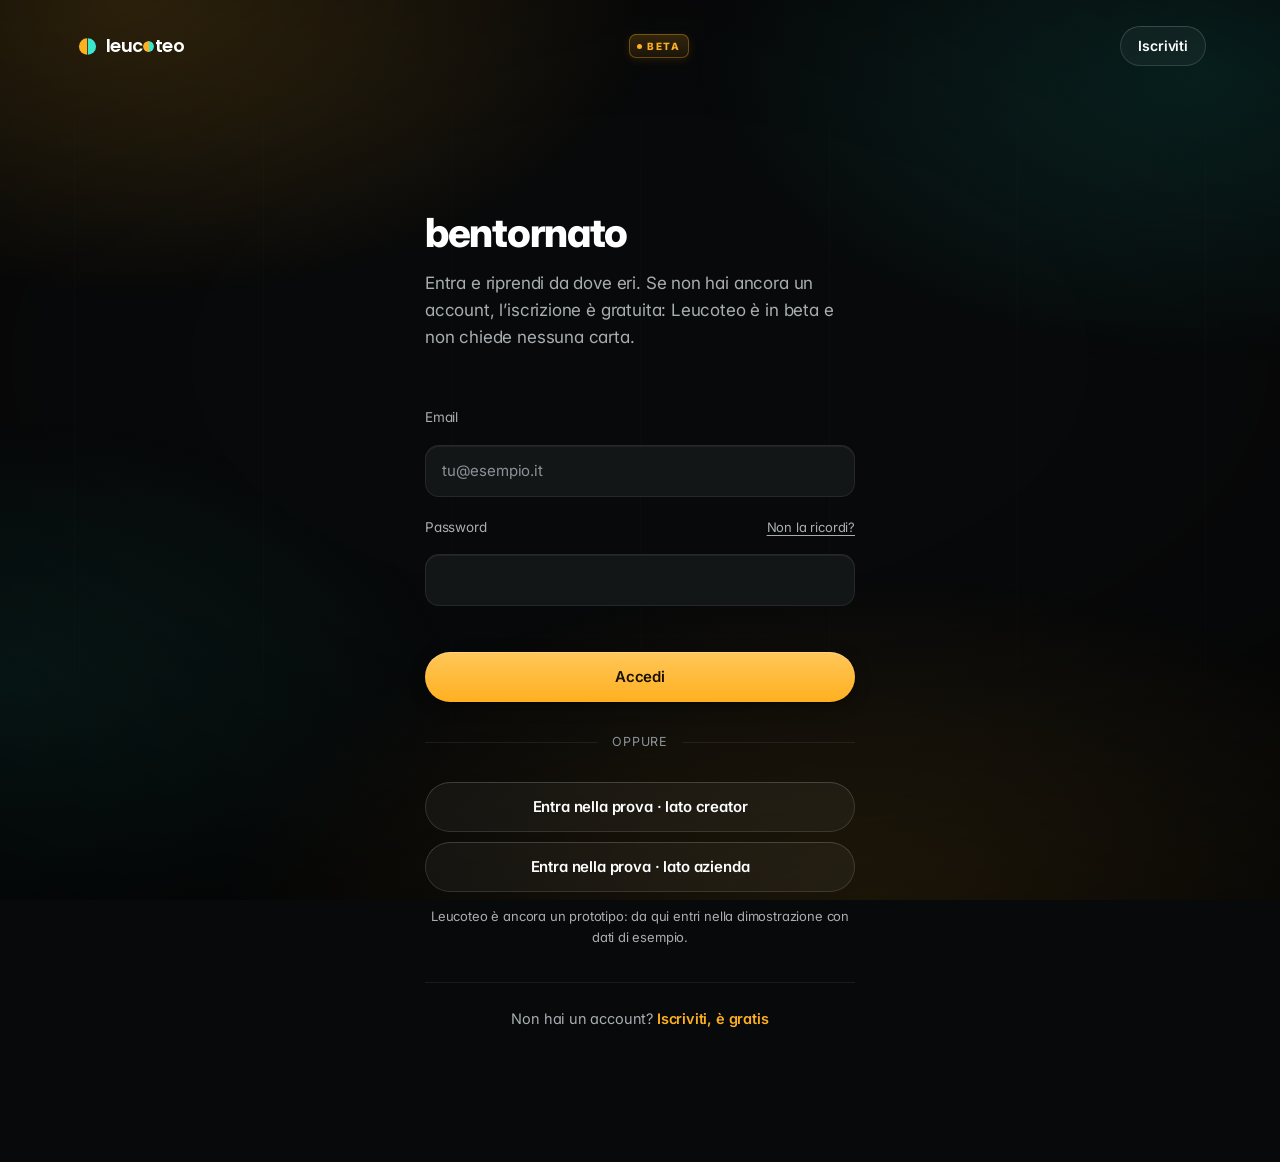
==== commit 0fb762e9: "Aggiornata: badge beta, cassetto proposte inviate, candidatura del creator" ====
--- a/accedi.html
+++ b/accedi.html
@@ -48,6 +48,7 @@
         <span class="mon on" id="marchio" style="width:19px"></span>
         <span class="marchio-w">leuc<span class="o" aria-hidden="true"></span>te<span aria-hidden="true">o</span></span>
       </a>
+      <button type="button" class="beta" aria-label="Leucoteo è in versione beta">beta<span class="spiega" role="tooltip"><b>La versione beta è la prima versione di Leucoteo.</b> È <span class="gratis">gratuita</span> per creator e aziende, senza commissioni e senza carta di credito.</span></button>
       <a class="btn p ghost" href="entra.html">Iscriviti</a>
     </div>
   </header>
--- a/assets/stile.css
+++ b/assets/stile.css
@@ -335,6 +335,59 @@
 .ava.foto{box-shadow:inset 0 0 0 1px var(--bo-2)}
 .ava img{width:100%;height:100%;object-fit:cover;display:block}
 .ava.g{width:78px;height:78px}
+
+/* ------------------------------------------------------------
+   IL SEGNO DELLA BETA
+   Una targhetta piccola accanto al marchio. Non è una decorazione:
+   dice che quello che stai guardando è la prima versione, e che
+   non si paga. Chi ci passa sopra lo legge per esteso.
+   ------------------------------------------------------------ */
+.beta{position:relative;display:inline-flex;align-items:center;gap:5px;
+  font-size:10px;font-weight:800;letter-spacing:.16em;text-transform:uppercase;
+  padding:4px 9px 4px 8px;border-radius:7px;margin-left:10px;
+  color:var(--cre);cursor:help;flex:none;
+  background:linear-gradient(180deg,rgba(255,176,32,.18),rgba(255,176,32,.08));
+  box-shadow:inset 0 0 0 1px rgba(255,176,32,.34), 0 2px 10px rgba(255,176,32,.12);
+  transition:box-shadow .24s var(--curva),transform .24s var(--molla)}
+.beta::before{content:"";width:5px;height:5px;border-radius:50%;background:var(--cre);
+  box-shadow:0 0 0 0 rgba(255,176,32,.5);animation:beta-vive 2.8s var(--curva) infinite}
+@keyframes beta-vive{
+  0%,100%{box-shadow:0 0 0 0 rgba(255,176,32,.5)}
+  50%{box-shadow:0 0 0 4px rgba(255,176,32,0)}
+}
+.beta:hover,.beta:focus-visible{transform:translateY(-1px);
+  box-shadow:inset 0 0 0 1px rgba(255,176,32,.55), 0 4px 16px rgba(255,176,32,.2)}
+
+.beta .spiega{
+  position:absolute;top:calc(100% + 12px);left:-10px;
+  transform:translate(0,5px) scale(.97);transform-origin:top left;
+  width:272px;max-width:calc(100vw - 32px);padding:14px 16px;border-radius:var(--r-2);
+  background:var(--su-3);box-shadow:var(--om-3), inset 0 1px 0 rgba(255,255,255,.08);
+  font-size:13px;font-weight:450;letter-spacing:var(--tr-s);text-transform:none;
+  line-height:1.55;color:var(--gri-2);text-align:left;
+  opacity:0;visibility:hidden;pointer-events:none;z-index:var(--z-avviso);
+  transition:opacity .2s var(--curva),transform .28s var(--molla),visibility .2s}
+.beta .spiega b{color:var(--bia);font-weight:600}
+.beta .spiega .gratis{color:var(--cre);font-weight:700}
+/* la punta */
+.beta .spiega::before{content:"";position:absolute;bottom:100%;left:24px;
+  border:6px solid transparent;border-bottom-color:var(--su-3)}
+.beta:hover .spiega,.beta:focus-visible .spiega,.beta:focus .spiega{
+  opacity:1;visibility:visible;transform:translate(0,0) scale(1)}
+
+/* Su uno schermo stretto non esiste un ancoraggio al badge che stia
+   dentro: qualunque lato si scelga, una nuvoletta larga quanto serve
+   esce. Quindi non si aggancia al badge ma alla finestra, con lo stesso
+   margine dei due lati. */
+@media (max-width:640px){
+  .beta{font-size:9px;padding:3px 7px 3px 6px;margin-left:8px;letter-spacing:.13em}
+  .beta .spiega{position:fixed;top:86px;left:16px;right:16px;
+    width:auto;max-width:none;font-size:12.5px;padding:13px 15px;
+    transform:translateY(6px) scale(.98);transform-origin:top center}
+  .beta .spiega::before{display:none}
+  .beta:hover .spiega,.beta:focus .spiega,.beta:focus-visible .spiega{
+    transform:translateY(0) scale(1)}
+}
 
 /* ============================================================
    COMPONENTI
